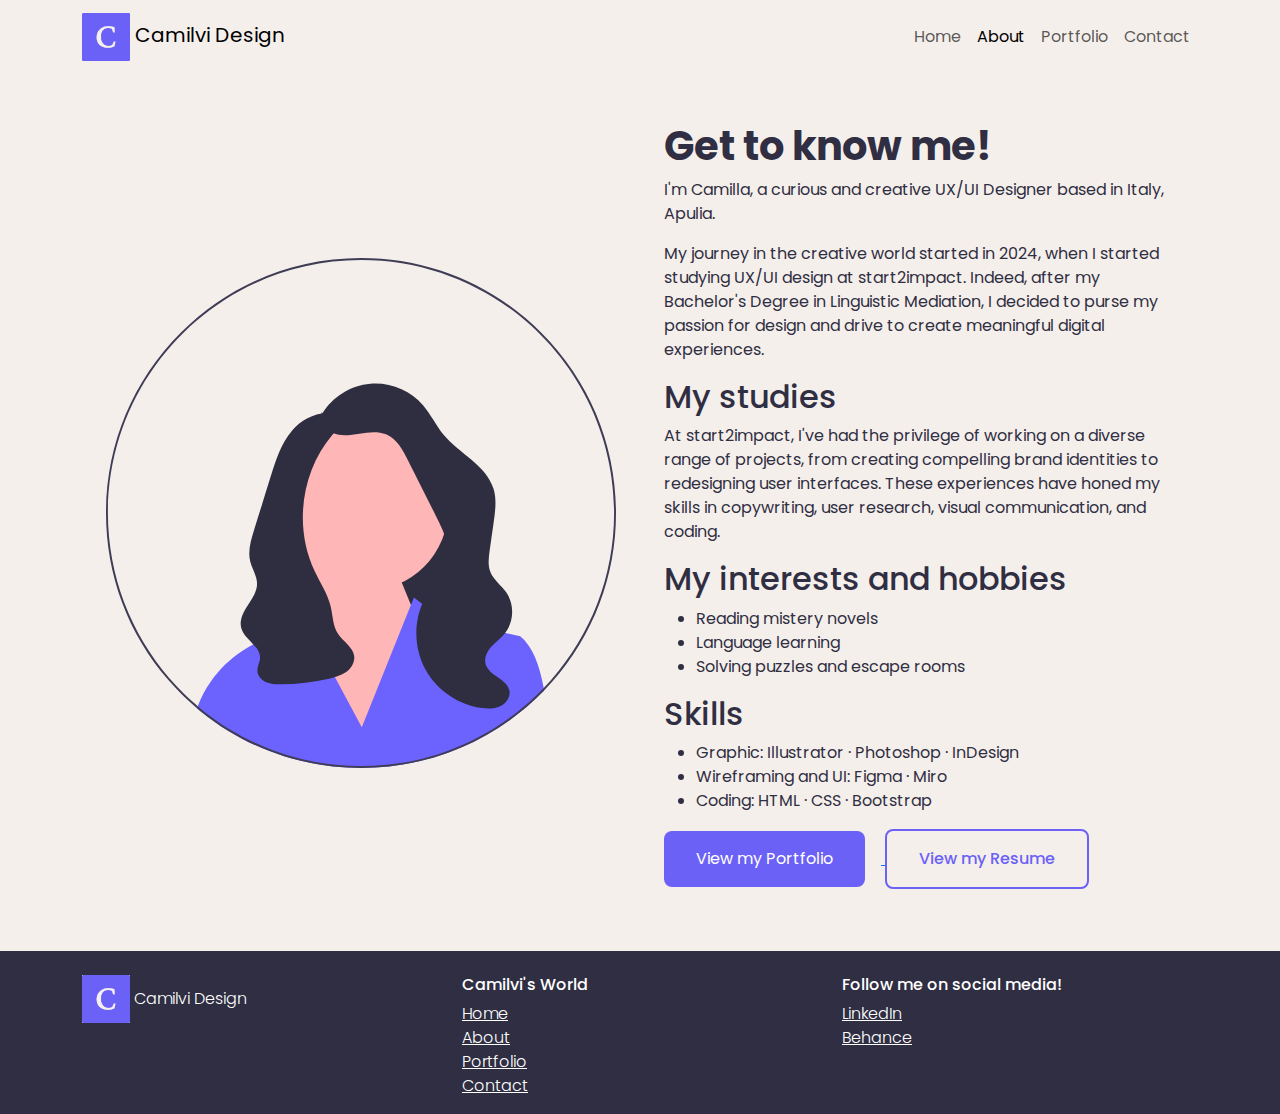
==== about.html @ e9a5604f "Add files via upload" ====
<!DOCTYPE html>
<html lang="en it">

<head>
  <meta charset="UTF-8">
  <meta name="viewport" content="width=device-width, initial-scale=1.0">

  <!--Titolo tab-->
  <title>Camilvi Design | About</title>

  <!--Favicon-->
  <link rel="icon" href="assets/img/favicon/favicon.ico" type="image/x-icon">

  <!--Font Poppins-->
  <link rel="preconnect" href="https://fonts.googleapis.com">
  <link rel="preconnect" href="https://fonts.gstatic.com" crossorigin>
  <link
    href="https://fonts.googleapis.com/css2?family=Poppins:ital,wght@0,100;0,200;0,300;0,400;0,500;0,600;0,700;0,800;0,900;1,100;1,200;1,300;1,400;1,500;1,600;1,700;1,800;1,900&family=Roboto:ital,wght@0,100;0,300;0,400;0,500;0,700;0,900;1,100;1,300;1,400;1,500;1,700;1,900&display=swap"
    rel="stylesheet">

  <!--File CSS-->
  <link rel="stylesheet" href="assets/css/style.css">

  <!--Bootstrap-->
  <link href="https://cdn.jsdelivr.net/npm/bootstrap@5.3.3/dist/css/bootstrap.min.css" rel="stylesheet"
    integrity="sha384-QWTKZyjpPEjISv5WaRU9OFeRpok6YctnYmDr5pNlyT2bRjXh0JMhjY6hW+ALEwIH" crossorigin="anonymous">
  <link rel="stylesheet" href="https://cdn.jsdelivr.net/npm/bootstrap-icons@1.11.3/font/bootstrap-icons.min.css">

</head>

<body class="body">

  <!--Navbar-->
  <nav class="navbar sticky-top navbar-expand-md">
    <div class="container">
      <a class="navbar-brand" href="index.html">
        <img src="assets/img/logo/logo.png" alt="Logo" width="48px" height="48px" class="d-inline-block align-text-center">
        Camilvi Design
      </a>
      <button class="navbar-toggler" type="button" data-bs-toggle="collapse" data-bs-target="#navbarNav"
        aria-controls="navbarNav" aria-expanded="false" aria-label="Toggle navigation">
        <span class="navbar-toggler-icon"></span>
      </button>
      <div class="collapse navbar-collapse" id="navbarNav">
        <ul class="navbar-nav ms-auto">
          <li class="nav-item">
            <a class="nav-link" href="index.html">Home</a>
          </li>
          <li class="nav-item">
            <a class="nav-link active" aria-current="page" href="about.html">About</a>
          </li>
          <li class="nav-item">
            <a class="nav-link" href="portfolio.html">Portfolio</a>
          </li>
          <li class="nav-item">
            <a class="nav-link" href="contact.html">Contact</a>
          </li>
        </ul>
      </div>
    </div>
  </nav>

  <!--Main Content-->
  <div class="container">
    <div class="row mx-auto gx-5">

      <div class="col-sm-12 col-lg-6 mt-5 align-self-center">
        <img src="assets/img/illustrations/camilvi-design-about.svg" class="img-fluid" alt="An illustration of a girl profile picture">
      </div>

      <div class="col-sm-12 col-lg-6 mt-5 align-self-center">
        <h1 class="fw-bold">Get to know me!</h1>

        <p>I'm Camilla, a curious and creative UX/UI Designer based in Italy, Apulia.</p>

        <p>My journey in the creative world started in 2024, when I started studying UX/UI design at start2impact.
          Indeed, after my Bachelor's Degree in Linguistic Mediation, I decided to purse my passion for design and
          drive to create meaningful digital experiences.</p>

        <h2>My studies</h2>
        <p>At start2impact, I've had the privilege of working on a diverse range of projects, from creating
          compelling brand identities to redesigning user interfaces. These experiences have honed my skills in
          copywriting, user research, visual communication, and coding.</p>

        <h2>My interests and hobbies</h2>
        <ul>
          <li>Reading mistery novels</li>
          <li>Language learning</li>
          <li>Solving puzzles and escape rooms</li>
        </ul>

        <h2>Skills</h2>
        <ul>
          <li>Graphic: Illustrator · Photoshop · InDesign</li>
          <li>Wireframing and UI: Figma · Miro</li>
          <li>Coding: HTML · CSS · Bootstrap</li>
        </ul>

        <a href="portfolio.html">
          <button class="primary-cta">View my Portfolio</button>
        </a>

        <a href="resume.html" target="_blank">
          <button class="secondary-cta">View my Resume</button>
        </a>
      </div>
    </div>
  </div>

  <!--Footer-->
  <footer class="footer">
    <div class="container">
      <div class="row mt-5">
        <div class="col-md-4 mt-4">
          <a class="navbar-brand" href="index.html">
            <img src="assets/img/logo/logo.png" alt="Logo" width="48px" height="48px" class="d-inline-block align-text-center">
            Camilvi Design
          </a>
        </div>
        <div class="col-md-4 mt-4">
          <ul class="list-unstyled">
            <h6>Camilvi's World</h6>
            <li><a href="index.html">Home</a></li>
            <li><a href="about.html">About</a></li>
            <li><a href="portfolio.html">Portfolio</a></li>
            <li><a href="contact.html">Contact</a></li>
          </ul>
        </div>
        <div class="col-md-4 mt-4">
          <ul class="list-unstyled">
            <h6>Follow me on social media!</h6>

            <li><a href="https://it.linkedin.com/" target="_blank">LinkedIn</a></li>
            <li><a href="https://www.behance.net/" target="_blank">Behance</a></li>
          </ul>
        </div>
      </div>
    </div>
  </footer>

  <script src="https://cdn.jsdelivr.net/npm/bootstrap@5.3.3/dist/js/bootstrap.bundle.min.js"
    integrity="sha384-YvpcrYf0tY3lHB60NNkmXc5s9fDVZLESaAA55NDzOxhy9GkcIdslK1eN7N6jIeHz"
    crossorigin="anonymous"></script>
</body>

</html>
---- assets/css/style.css ----
/*General styles*/
.body,
.navbar {
    background-color: #f5efeb;
    font-family: Poppins, Arial;
    color: #2F2E42;
}

.navbar {
    z-index: 100;
}


.footer {
    background-color: #2F2E42;
    color: white;
}

.footer a {
    color: white;
    font-weight: 300;
}

.footer a:hover {
    font-weight: 500;
}


/*Button*/
.primary-cta {
    background-color: #6C61F6;
    color: white;
    border: none;
    border-radius: 8px;
    padding: 16px 32px;
    font-size: 16px;
    margin-right: 16px;
    margin-bottom: 16px;
}

.secondary-cta {
    background-color: #f5efeb;
    color: #6C61F6;
    border: 2px solid #6C61F6;
    border-radius: 8px;
    padding: 16px 32px;
    font-size: 16px;
    font-weight: 500;
}


.disabled-button {
    background-color: lightgray;
    color: #2F2E42;
    border: none;
    border-radius: 8px;
    padding: 8px 16px;
    font-size: 16px;
    width: 100%;
}

.primary-cta:hover {
    opacity: 0.8;
}

.secondary-cta:hover {
    font-weight: 700;
}


/*Form*/
.form-input {
    margin-bottom: 16px;
}

.input-field {
    padding: 16px 32px;
    border: 1px solid black;
    border-radius: 8px;
    width: 100%;
}

.input-label {
    margin-bottom: 4px;
    font-weight: 500;
}

/*Form*/
.portfolio {
    margin: 32px;
}

.portfolio-grid {
    display: grid;
    grid-template-columns: 1fr 1fr 1fr;
    column-gap: 16px;
    row-gap: 40px;
}

@media (max-width: 576px) {
    .portfolio-grid {
        grid-template-columns: 1fr;
    }
}

@media (min-width: 577px) and (max-width: 991px) {
    .portfolio-grid {
        grid-template-columns: 1fr 1fr;
    }
}

@media (min-width: 992px) {
    .portfolio-grid {
        grid-template-columns: 1fr 1fr 1fr;
    }
}

.case-study-preview {
        border-radius: 8px;
        box-shadow: 1px 1px 5px #2F2E42;
}

.thumbnail {
    width: 100%;
    border-top-left-radius: 8px;
    border-top-right-radius: 8px;
}

.case-study-info {
    margin: 16px;
}

.case-study-title {
    font-size: 24px;
    font-weight: 500;
}
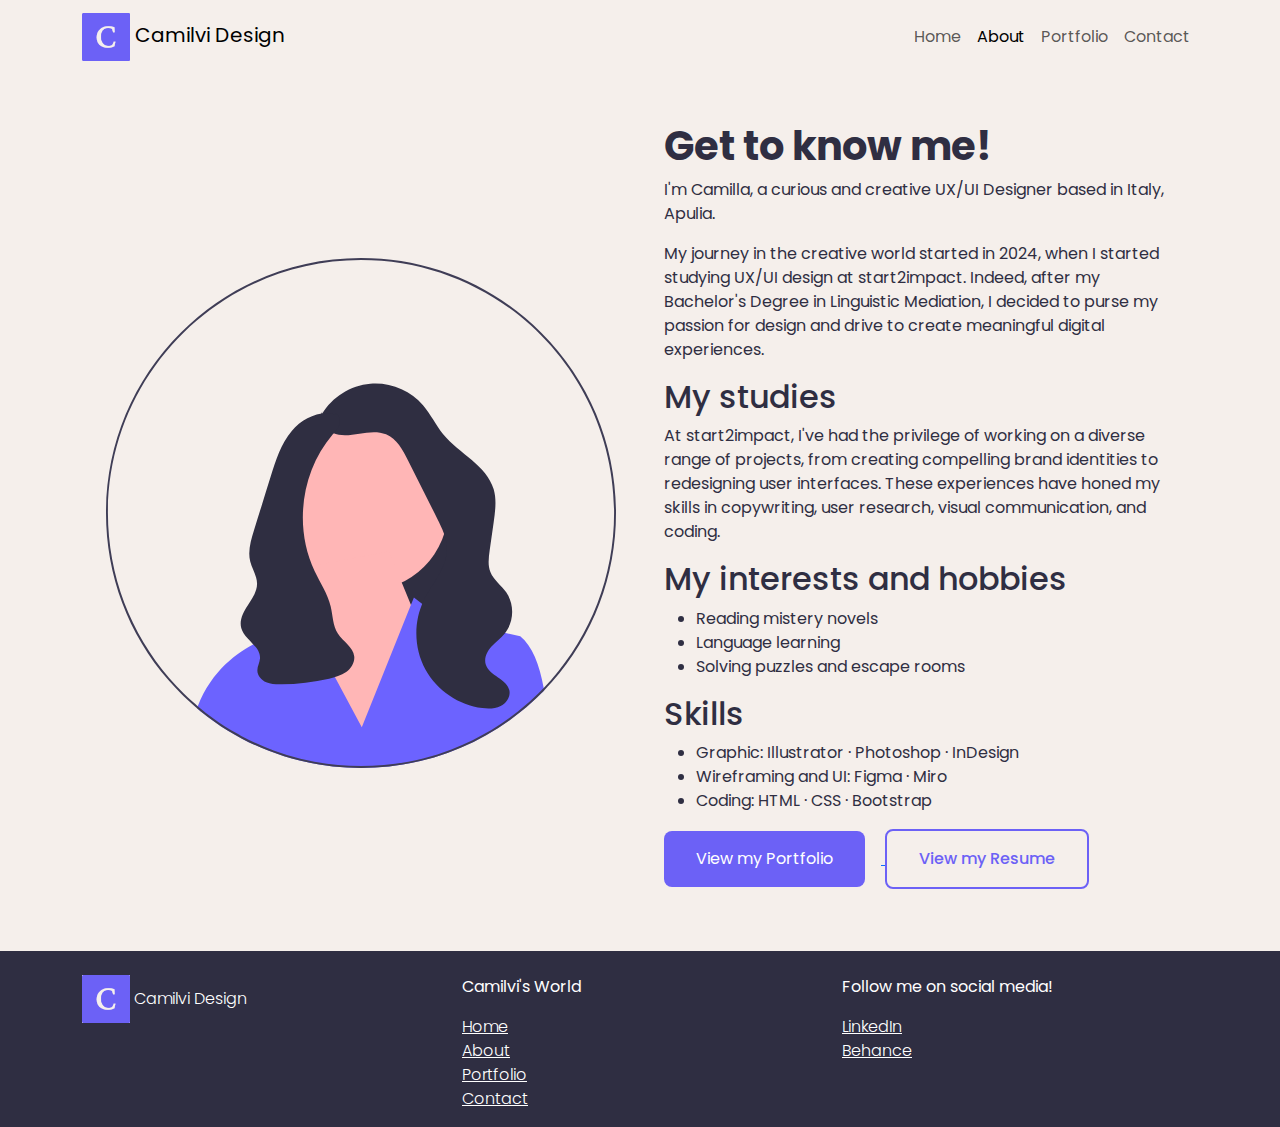
==== commit 14daaf99: "Update about.html" ====
--- a/about.html
+++ b/about.html
@@ -1,12 +1,12 @@
 <!DOCTYPE html>
-<html lang="en it">
+<html lang="en">
 
 <head>
   <meta charset="UTF-8">
   <meta name="viewport" content="width=device-width, initial-scale=1.0">
 
   <!--Titolo tab-->
-  <title>Camilvi Design | About</title>
+  <title>Camilvi Design | About | UX/UI Design</title>
 
   <!--Favicon-->
   <link rel="icon" href="assets/img/favicon/favicon.ico" type="image/x-icon">
@@ -31,10 +31,11 @@
 <body class="body">
 
   <!--Navbar-->
+<header>
   <nav class="navbar sticky-top navbar-expand-md">
     <div class="container">
       <a class="navbar-brand" href="index.html">
-        <img src="assets/img/logo/logo.png" alt="Logo" width="48px" height="48px" class="d-inline-block align-text-center">
+        <img src="assets/img/logo/logo.png" alt="Camilvi Design Logo feauturing the letter C on a purple background" width="48px" height="48px" class="d-inline-block align-text-center">
         Camilvi Design
       </a>
       <button class="navbar-toggler" type="button" data-bs-toggle="collapse" data-bs-target="#navbarNav"
@@ -59,6 +60,7 @@
       </div>
     </div>
   </nav>
+</header>
 
   <!--Main Content-->
   <div class="container">
@@ -69,39 +71,45 @@
       </div>
 
       <div class="col-sm-12 col-lg-6 mt-5 align-self-center">
-        <h1 class="fw-bold">Get to know me!</h1>
-
-        <p>I'm Camilla, a curious and creative UX/UI Designer based in Italy, Apulia.</p>
-
-        <p>My journey in the creative world started in 2024, when I started studying UX/UI design at start2impact.
+        <section>
+          <h1 class="fw-bold">Get to know me!</h1>
+          <p>I'm Camilla, a curious and creative UX/UI Designer based in Italy, Apulia.</p>
+          <p>My journey in the creative world started in 2024, when I started studying UX/UI design at start2impact.
           Indeed, after my Bachelor's Degree in Linguistic Mediation, I decided to purse my passion for design and
           drive to create meaningful digital experiences.</p>
+        </section>
 
-        <h2>My studies</h2>
-        <p>At start2impact, I've had the privilege of working on a diverse range of projects, from creating
+        <section>
+          <h2>My studies</h2>
+          <p>At start2impact, I've had the privilege of working on a diverse range of projects, from creating
           compelling brand identities to redesigning user interfaces. These experiences have honed my skills in
           copywriting, user research, visual communication, and coding.</p>
+        </section>
 
-        <h2>My interests and hobbies</h2>
-        <ul>
-          <li>Reading mistery novels</li>
-          <li>Language learning</li>
-          <li>Solving puzzles and escape rooms</li>
-        </ul>
+        <section>
+          <h2>My interests and hobbies</h2>
+            <ul>
+              <li>Reading mistery novels</li>
+              <li>Language learning</li>
+              <li>Solving puzzles and escape rooms</li>
+          </ul>
+        </section>
 
-        <h2>Skills</h2>
-        <ul>
-          <li>Graphic: Illustrator · Photoshop · InDesign</li>
-          <li>Wireframing and UI: Figma · Miro</li>
-          <li>Coding: HTML · CSS · Bootstrap</li>
-        </ul>
+        <section>
+          <h2>Skills</h2>
+            <ul>
+              <li>Graphic: Illustrator · Photoshop · InDesign</li>
+              <li>Wireframing and UI: Figma · Miro</li>
+              <li>Coding: HTML · CSS · Bootstrap</li>
+            </ul>
+          </section>
 
         <a href="portfolio.html">
-          <button class="primary-cta">View my Portfolio</button>
+          <button class="primary-cta" aria-label="View my portfolio">View my Portfolio</button>
         </a>
 
         <a href="resume.html" target="_blank">
-          <button class="secondary-cta">View my Resume</button>
+          <button class="secondary-cta" aria-label="View my resume">View my Resume</button>
         </a>
       </div>
     </div>
@@ -113,23 +121,23 @@
       <div class="row mt-5">
         <div class="col-md-4 mt-4">
           <a class="navbar-brand" href="index.html">
-            <img src="assets/img/logo/logo.png" alt="Logo" width="48px" height="48px" class="d-inline-block align-text-center">
+            <img src="assets/img/logo/logo.png" alt="Camilvi Design Logo feauturing the letter C on a purple background" width="48px" height="48px" class="d-inline-block align-text-center">
             Camilvi Design
           </a>
         </div>
         <div class="col-md-4 mt-4">
           <ul class="list-unstyled">
-            <h6>Camilvi's World</h6>
+            <p>Camilvi's World</p>
             <li><a href="index.html">Home</a></li>
             <li><a href="about.html">About</a></li>
             <li><a href="portfolio.html">Portfolio</a></li>
             <li><a href="contact.html">Contact</a></li>
           </ul>
         </div>
+        
         <div class="col-md-4 mt-4">
           <ul class="list-unstyled">
-            <h6>Follow me on social media!</h6>
-
+            <p>Follow me on social media!</p>
             <li><a href="https://it.linkedin.com/" target="_blank">LinkedIn</a></li>
             <li><a href="https://www.behance.net/" target="_blank">Behance</a></li>
           </ul>
@@ -143,4 +151,4 @@
     crossorigin="anonymous"></script>
 </body>
 
-</html>+</html>
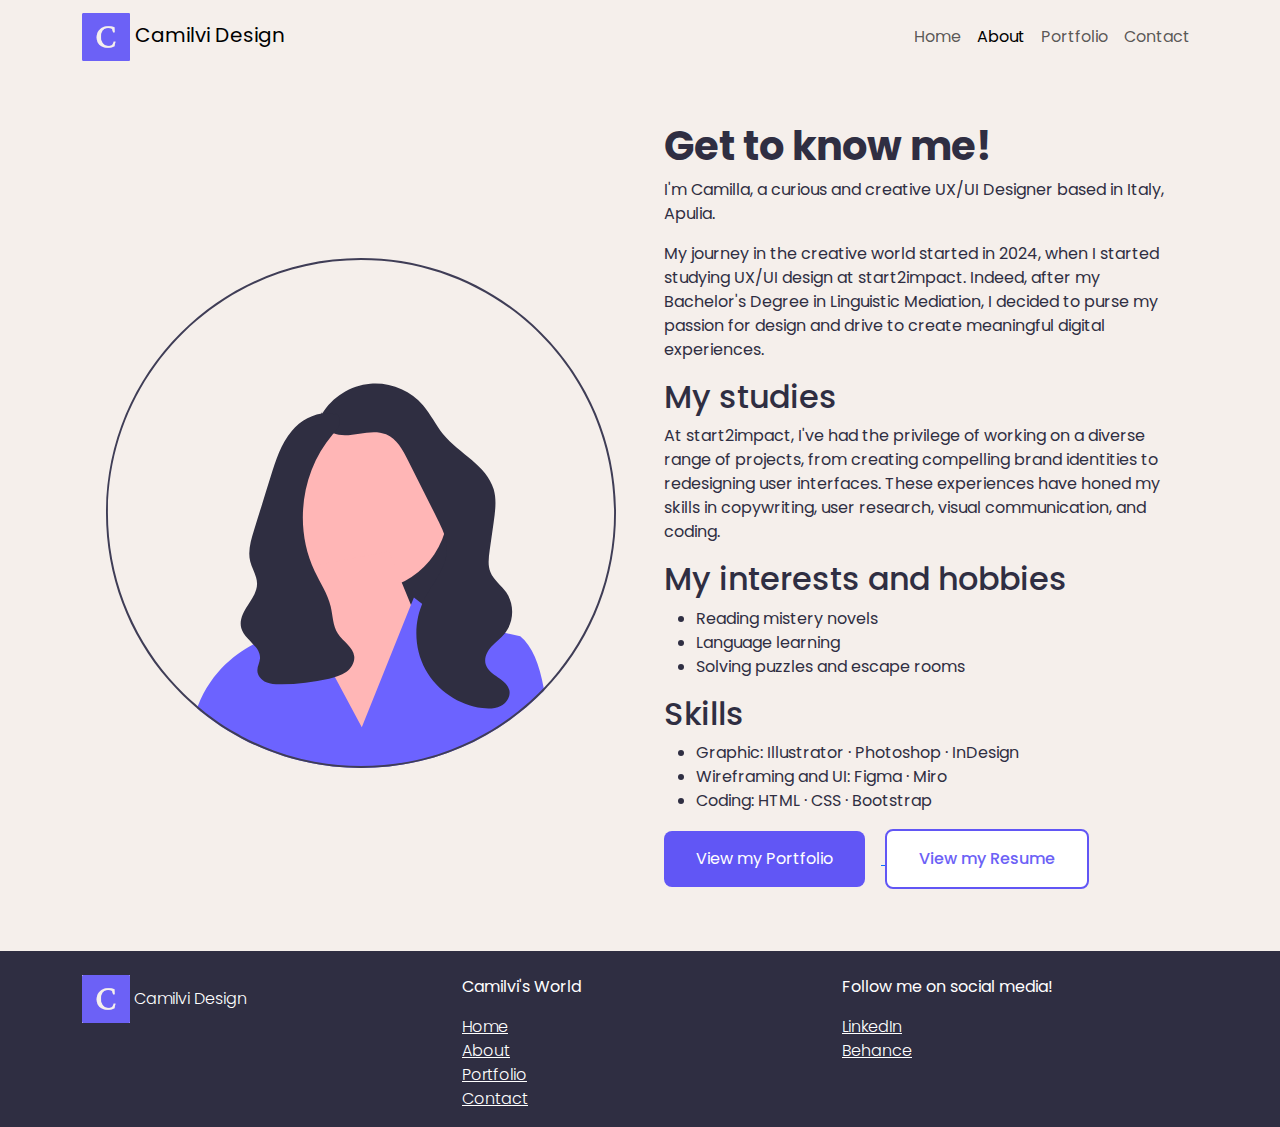
==== commit 75e76b58: "Update about.html" ====
--- a/about.html
+++ b/about.html
@@ -4,6 +4,13 @@
 <head>
   <meta charset="UTF-8">
   <meta name="viewport" content="width=device-width, initial-scale=1.0">
+
+  <!--Tag OpenGraph-->
+  <meta property="og:title" content="Camilvi Design | About | UX/UI Design" />
+  <meta property="og:description" content="I am Camilla, a curious and creative UX/UI Designer based in Italy. Get to know me!" />
+  <meta property="og:url" content="https://camilla-cafagna.github.io/start2impact-project/about.html" />
+  <meta property="og:image" content="https://camilla-cafagna.github.io/start2impact-project/assets/img/illustrations/camilvi-design.png" />
+  <meta property="og:type" content="website" />
 
   <!--Titolo tab-->
   <title>Camilvi Design | About | UX/UI Design</title>
@@ -35,7 +42,7 @@
   <nav class="navbar sticky-top navbar-expand-md">
     <div class="container">
       <a class="navbar-brand" href="index.html">
-        <img src="assets/img/logo/logo.png" alt="Camilvi Design Logo feauturing the letter C on a purple background" width="48px" height="48px" class="d-inline-block align-text-center">
+        <img src="assets/img/logo/logo.png" alt="Camilvi Design Logo feauturing the letter C on a purple background" width="48" height="48" class="d-inline-block align-text-center">
         Camilvi Design
       </a>
       <button class="navbar-toggler" type="button" data-bs-toggle="collapse" data-bs-target="#navbarNav"
@@ -121,13 +128,13 @@
       <div class="row mt-5">
         <div class="col-md-4 mt-4">
           <a class="navbar-brand" href="index.html">
-            <img src="assets/img/logo/logo.png" alt="Camilvi Design Logo feauturing the letter C on a purple background" width="48px" height="48px" class="d-inline-block align-text-center">
+            <img src="assets/img/logo/logo.png" alt="Camilvi Design Logo feauturing the letter C on a purple background" width="48" height="48" class="d-inline-block align-text-center">
             Camilvi Design
           </a>
         </div>
         <div class="col-md-4 mt-4">
+          <p>Camilvi's World</p>
           <ul class="list-unstyled">
-            <p>Camilvi's World</p>
             <li><a href="index.html">Home</a></li>
             <li><a href="about.html">About</a></li>
             <li><a href="portfolio.html">Portfolio</a></li>
@@ -136,8 +143,8 @@
         </div>
         
         <div class="col-md-4 mt-4">
+          <p>Follow me on social media!</p>
           <ul class="list-unstyled">
-            <p>Follow me on social media!</p>
             <li><a href="https://it.linkedin.com/" target="_blank">LinkedIn</a></li>
             <li><a href="https://www.behance.net/" target="_blank">Behance</a></li>
           </ul>
--- a/assets/css/style.css
+++ b/assets/css/style.css
@@ -28,7 +28,7 @@
 
 /*Button*/
 .primary-cta {
-    background-color: #6C61F6;
+    background-color: #6156F5;
     color: white;
     border: none;
     border-radius: 8px;
@@ -39,9 +39,9 @@
 }
 
 .secondary-cta {
-    background-color: #f5efeb;
+    background-color: #ffffff;
     color: #6C61F6;
-    border: 2px solid #6C61F6;
+    border: 2px solid #6156F5;
     border-radius: 8px;
     padding: 16px 32px;
     font-size: 16px;
@@ -133,4 +133,4 @@
 .case-study-title {
     font-size: 24px;
     font-weight: 500;
-}+}
